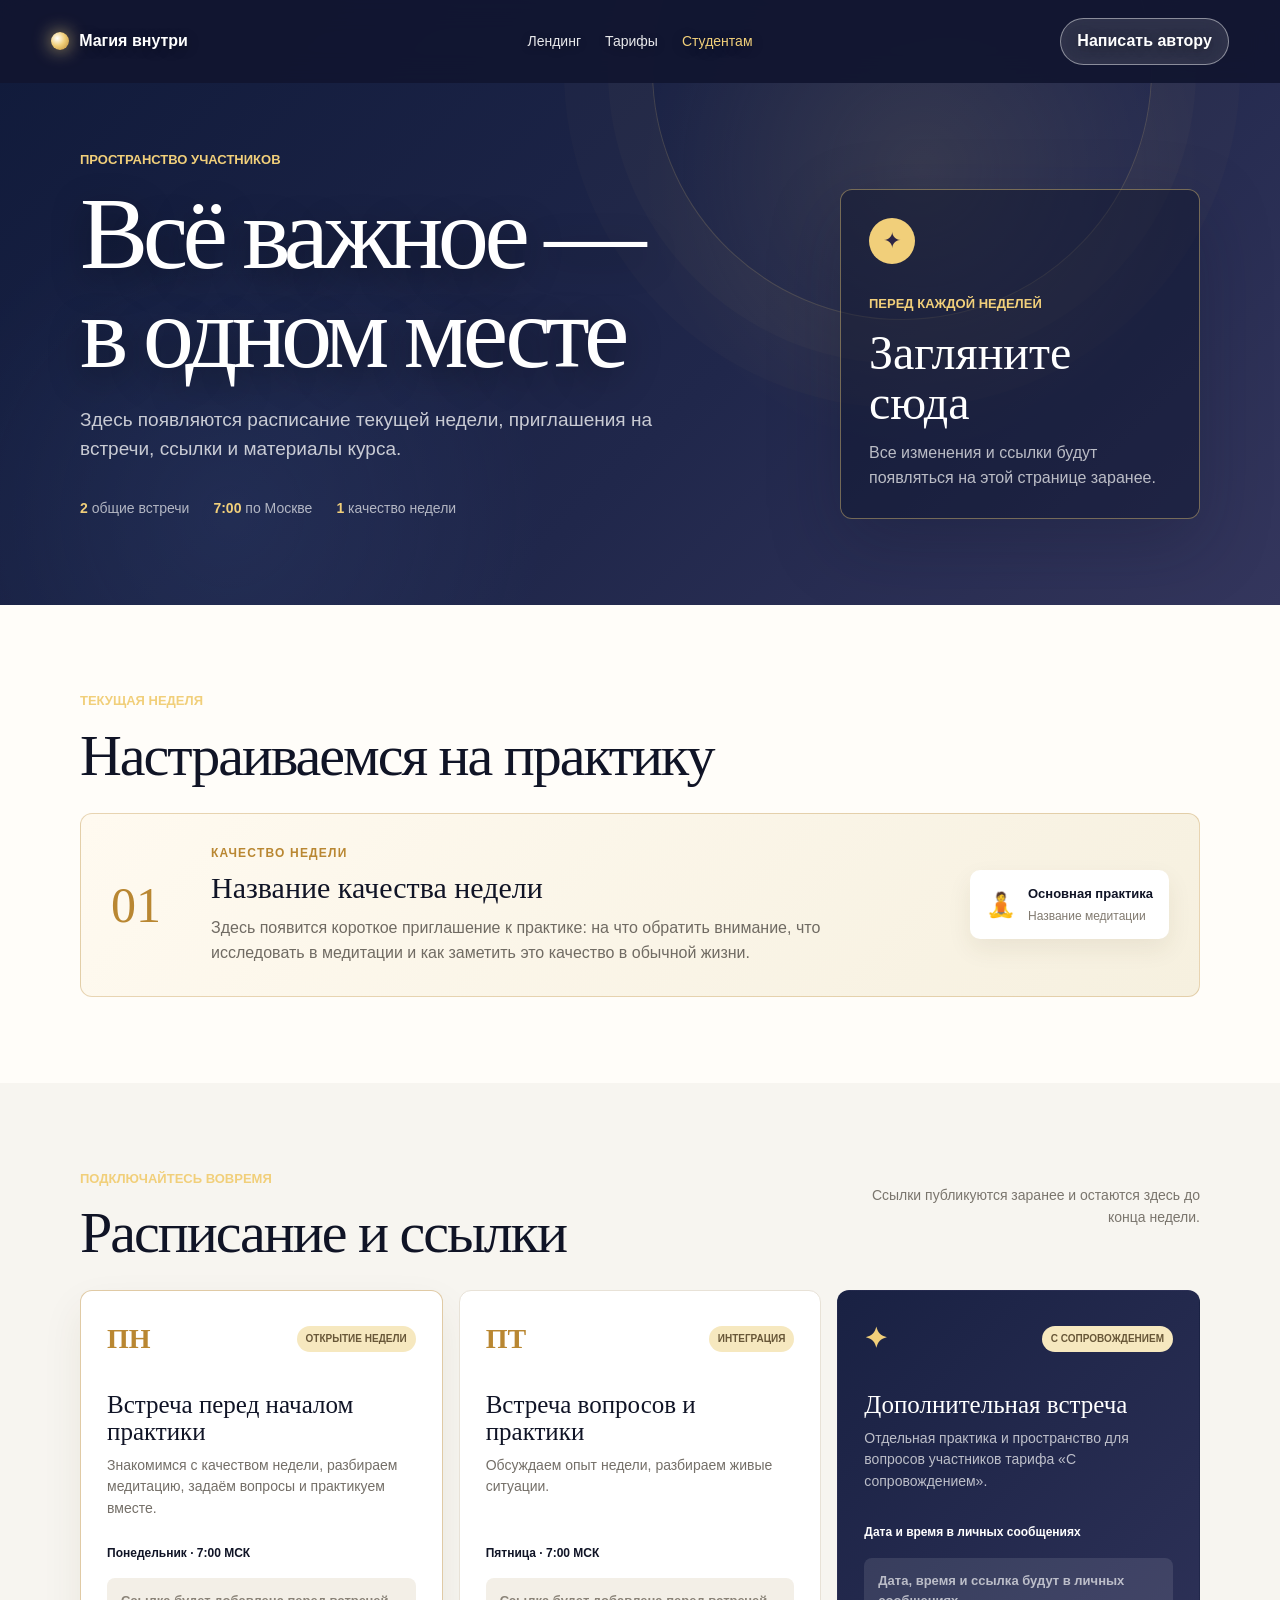
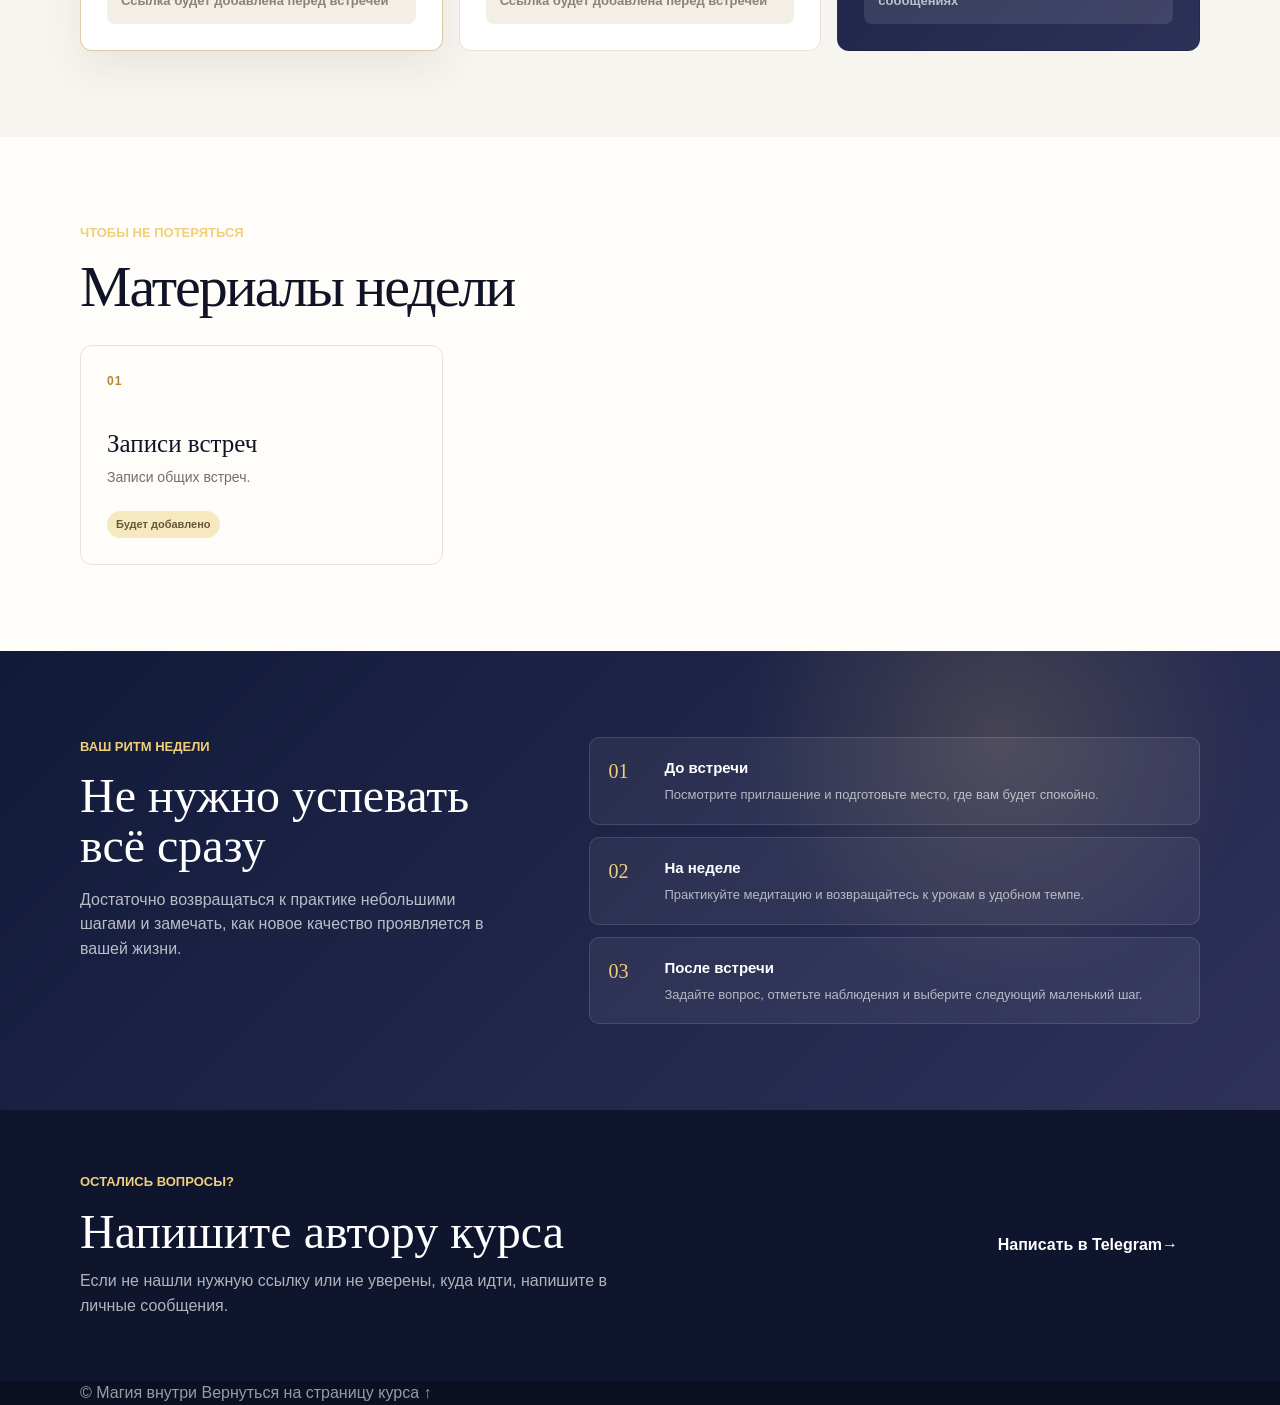
==== students.html @ 1548b930 "Add landing mirror" ====
<!doctype html>
<html lang="ru">
  <head>
    <meta charset="utf-8" />
    <meta name="viewport" content="width=device-width, initial-scale=1" />
    <title>Студентам — Магия внутри</title>
    <meta
      name="description"
      content="Актуальное расписание встреч, ссылки и материалы для студентов курса «Магия внутри»."
    />
    <meta name="theme-color" content="#11162f" />
    <link rel="icon" href="assets/favicon.ico" sizes="any" />
    <link rel="icon" type="image/png" sizes="32x32" href="assets/favicon-32.png" />
    <link rel="apple-touch-icon" sizes="180x180" href="assets/apple-touch-icon.png" />
    <link rel="stylesheet" href="styles.css" />
    <link rel="stylesheet" href="styles-students.css" />
  </head>
  <body class="students-page">
    <header class="site-header students-header">
      <a class="brand" href="lend2.html" aria-label="Магия внутри — на главную">
        <span class="brand-mark"></span>
        <span>Магия внутри</span>
      </a>
      <nav class="nav" aria-label="Навигация">
        <a href="lend2.html">Лендинг</a>
        <a href="payment.html">Тарифы</a>
        <a href="students.html" aria-current="page">Студентам</a>
      </nav>
      <a class="header-cta" href="https://t.me/golokeshvaradas" target="_blank" rel="noopener">Написать автору</a>
    </header>

    <main>
      <section class="students-hero">
        <div class="students-hero-glow" aria-hidden="true"></div>
        <div class="container students-hero-inner">
          <div>
            <p class="eyebrow">Пространство участников</p>
            <h1>Всё важное —<br />в одном месте</h1>
            <p class="students-hero-lead">
              Здесь появляются расписание текущей недели, приглашения на встречи,
              ссылки и материалы курса.
            </p>
            <div class="students-hero-facts" aria-label="Информация о встречах">
              <span><strong>2</strong> общие встречи</span>
              <span><strong>7:00</strong> по Москве</span>
              <span><strong>1</strong> качество недели</span>
            </div>
          </div>
          <aside class="students-welcome-card">
            <span class="students-card-icon" aria-hidden="true">✦</span>
            <p class="eyebrow">Перед каждой неделей</p>
            <h2>Загляните сюда</h2>
            <p>Все изменения и ссылки будут появляться на этой странице заранее.</p>
          </aside>
        </div>
      </section>

      <!--
        ===== НАЧАЛО ЕЖЕНЕДЕЛЬНОГО ОБНОВЛЕНИЯ =====
        Здесь можно менять тему недели, описание, даты, время и ссылки.
        Чтобы добавить встречу, замените span.meeting-link-placeholder на:
        <a class="meeting-link meeting-link-live" href="ВАША_ССЫЛКА">Подключиться к встрече →</a>
      -->
      <section class="students-section students-week-section" aria-labelledby="week-title">
        <div class="container">
          <div class="students-section-heading">
            <div>
              <p class="eyebrow eyebrow-dark">Текущая неделя</p>
              <h2 id="week-title">Настраиваемся на практику</h2>
            </div>
          </div>

          <!-- Перед каждой неделей обновите название качества, описание и ссылки ниже. -->
          <article class="current-week-card" data-content-block="topic">
            <div class="current-week-number">01</div>
            <div>
              <p class="week-kicker">Качество недели</p>
              <h3 data-sheet="topic-title">Название качества недели</h3>
              <p data-sheet="topic-description">
                Здесь появится короткое приглашение к практике: на что обратить внимание,
                что исследовать в медитации и как заметить это качество в обычной жизни.
              </p>
            </div>
            <div class="week-practice-chip">
              <span aria-hidden="true">🧘</span>
              <span><strong>Основная практика</strong><small data-sheet="topic-practice">Название медитации</small></span>
            </div>
          </article>
        </div>
      </section>

      <section class="students-section schedule-section" aria-labelledby="schedule-title">
        <div class="container">
          <div class="students-section-heading compact-heading">
            <div>
              <p class="eyebrow eyebrow-dark">Подключайтесь вовремя</p>
              <h2 id="schedule-title">Расписание и ссылки</h2>
            </div>
            <p class="section-caption">Ссылки публикуются заранее и остаются здесь до конца недели.</p>
          </div>

          <div class="schedule-grid">
            <article class="session-card session-card-main" data-schedule-key="monday">
              <div class="session-topline"><span class="session-day">ПН</span><span class="session-tag">Открытие недели</span></div>
              <h3 data-sheet="title">Встреча перед началом практики</h3>
              <p data-sheet="description">Знакомимся с качеством недели, разбираем медитацию, задаём вопросы и практикуем вместе.</p>
              <div class="session-meta"><strong data-sheet="datetime">Понедельник · 7:00 МСК</strong></div>
              <span class="meeting-link meeting-link-placeholder" data-sheet-link>Ссылка будет добавлена перед встречей</span>
            </article>

            <article class="session-card" data-schedule-key="friday">
              <div class="session-topline"><span class="session-day">ПТ</span><span class="session-tag">Интеграция</span></div>
              <h3 data-sheet="title">Встреча вопросов и практики</h3>
              <p data-sheet="description">Обсуждаем опыт недели, разбираем живые ситуации.</p>
              <div class="session-meta"><strong data-sheet="datetime">Пятница · 7:00 МСК</strong></div>
              <span class="meeting-link meeting-link-placeholder" data-sheet-link>Ссылка будет добавлена перед встречей</span>
            </article>

            <article class="session-card session-card-support" data-schedule-key="support">
              <div class="session-topline"><span class="session-day">✦</span><span class="session-tag">С сопровождением</span></div>
              <h3 data-sheet="title">Дополнительная встреча</h3>
              <p data-sheet="description">Отдельная практика и пространство для вопросов участников тарифа «С сопровождением».</p>
              <div class="session-meta"><strong data-sheet="datetime">Дата и время в личных сообщениях</strong></div>
              <span class="meeting-link meeting-link-placeholder">Дата, время и ссылка будут в личных сообщениях</span>
            </article>
          </div>
        </div>
      </section>

      <section class="students-section materials-section" aria-labelledby="materials-title">
        <div class="container">
          <div class="students-section-heading compact-heading">
            <div>
              <p class="eyebrow eyebrow-dark">Чтобы не потеряться</p>
              <h2 id="materials-title">Материалы недели</h2>
            </div>
          </div>
          <div class="materials-grid">
            <article class="material-card" data-material-key="recordings"><span class="material-number">01</span><h3 data-sheet="title">Записи встреч</h3><p data-sheet="description">Записи общих встреч.</p><span class="material-status" data-sheet-link>Будет добавлено</span></article>
          </div>
        </div>
      </section>
      <!-- ===== КОНЕЦ ЕЖЕНЕДЕЛЬНОГО ОБНОВЛЕНИЯ ===== -->

      <section class="students-section rhythm-section" aria-labelledby="rhythm-title">
        <div class="container rhythm-layout">
          <div>
            <p class="eyebrow">Ваш ритм недели</p>
            <h2 id="rhythm-title">Не нужно успевать всё сразу</h2>
            <p>Достаточно возвращаться к практике небольшими шагами и замечать, как новое качество проявляется в вашей жизни.</p>
          </div>
          <ol class="rhythm-list">
            <li><span>01</span><div><strong>До встречи</strong><p>Посмотрите приглашение и подготовьте место, где вам будет спокойно.</p></div></li>
            <li><span>02</span><div><strong>На неделе</strong><p>Практикуйте медитацию и возвращайтесь к урокам в удобном темпе.</p></div></li>
            <li><span>03</span><div><strong>После встречи</strong><p>Задайте вопрос, отметьте наблюдения и выберите следующий маленький шаг.</p></div></li>
          </ol>
        </div>
      </section>

      <section class="students-contact">
        <div class="container students-contact-inner">
          <div><p class="eyebrow">Остались вопросы?</p><h2>Напишите автору курса</h2><p>Если не нашли нужную ссылку или не уверены, куда идти, напишите в личные сообщения.</p></div>
          <a class="button button-primary" href="https://t.me/golokeshvaradas" target="_blank" rel="noopener">Написать в Telegram <span aria-hidden="true">→</span></a>
        </div>
      </section>
    </main>

    <footer class="site-footer students-footer">
      <div class="container footer-inner"><span>© Магия внутри</span><a href="lend2.html">&nbsp;Вернуться на страницу курса ↑</a></div>
    </footer>

    <script>
      (() => {
        const sheetId = '1xLrrLvIuOHXLeJ4l-fqJp77txVBdPu3Y20WllVrOgG8';
        const sheetName = 'Текущая неделя';

        const cellValue = (cell) => {
          if (!cell) return '';
          return String(cell.v ?? cell.f ?? '').trim();
        };

        const loadRows = () => new Promise((resolve, reject) => {
          const callbackName = `scheduleCallback_${Date.now()}`;
          const script = document.createElement('script');
          const timeout = window.setTimeout(() => {
            cleanup();
            reject(new Error('Таблица не ответила вовремя'));
          }, 10000);

          const cleanup = () => {
            window.clearTimeout(timeout);
            delete window[callbackName];
            script.remove();
          };

          window[callbackName] = (payload) => {
            cleanup();
            if (!payload || payload.status !== 'ok') {
              reject(new Error('Не удалось прочитать таблицу'));
              return;
            }

            const rows = payload.table?.rows || [];
            const headers = (rows.shift()?.c || []).map(cellValue);
            resolve(rows.map((row) => {
              const values = row.c || [];
              return headers.reduce((item, header, index) => {
                if (header) item[header] = cellValue(values[index]);
                return item;
              }, {});
            }));
          };

          const params = new URLSearchParams({
            tqx: `out:json;responseHandler:${callbackName}`,
            sheet: sheetName,
          });
          script.src = `https://docs.google.com/spreadsheets/d/${sheetId}/gviz/tq?${params}`;
          script.onerror = () => {
            cleanup();
            reject(new Error('Не удалось подключиться к таблице'));
          };
          document.head.appendChild(script);
        });

        const visibleRows = (rows) => rows.filter((row) => row['Показывать'].toLowerCase() !== 'нет');
        const findRow = (rows, block, includes = '') => rows.find((row) => {
          const dateTime = row['Дата и время'] || '';
          return row['Блок'] === block && dateTime.toLowerCase().includes(includes.toLowerCase());
        });
        const setText = (root, selector, value) => {
          const element = root?.querySelector(selector);
          if (element && value) element.textContent = value;
        };
        const safeUrl = (value) => {
          try {
            const url = new URL(value);
            return url.protocol === 'https:' ? url.href : '';
          } catch {
            return '';
          }
        };
        const setLink = (root, value, label) => {
          const element = root?.querySelector('[data-sheet-link]');
          const url = safeUrl(value);
          if (!element || !url) return;

          const link = document.createElement('a');
          link.className = element.className
            .replace('meeting-link-placeholder', 'meeting-link-live')
            .replace('material-status', 'material-link-live');
          link.href = url;
          link.target = '_blank';
          link.rel = 'noopener';
          link.textContent = label;
          element.replaceWith(link);
        };
        const applySession = (row, selector) => {
          const card = document.querySelector(selector);
          if (!row || !card) return;
          setText(card, '[data-sheet="title"]', row['Заголовок']);
          setText(card, '[data-sheet="description"]', row['Описание']);
          setText(card, '[data-sheet="datetime"]', row['Дата и время']);
          setLink(card, row['Ссылка'], 'Подключиться к встрече →');
        };

        loadRows().then((rawRows) => {
          const rows = visibleRows(rawRows);
          const topic = rows.find((row) => row['Блок'] === 'Тема недели');
          if (topic) {
            const topicCard = document.querySelector('[data-content-block="topic"]');
            setText(topicCard, '[data-sheet="topic-title"]', topic['Заголовок']);
            setText(topicCard, '[data-sheet="topic-description"]', topic['Описание']);
            setText(topicCard, '[data-sheet="topic-practice"]', topic['Практика']);
          }

          applySession(findRow(rows, 'Встреча', 'понедельник'), '[data-schedule-key="monday"]');
          applySession(findRow(rows, 'Встреча', 'пятница'), '[data-schedule-key="friday"]');
          applySession(rows.find((row) => row['Блок'] === 'Сопровождение'), '[data-schedule-key="support"]');

          const recordings = rows.find((row) => row['Блок'] === 'Записи');
          const recordingsCard = document.querySelector('[data-material-key="recordings"]');
          if (recordings && recordingsCard) {
            setText(recordingsCard, '[data-sheet="title"]', recordings['Заголовок']);
            setText(recordingsCard, '[data-sheet="description"]', recordings['Описание']);
            setLink(recordingsCard, recordings['Ссылка'], 'Открыть записи →');
          }

        }).catch(() => {
        });
      })();
    </script>
  </body>
</html>
---- styles.css ----
:root {
  --ink: #101426;
  --night: #151a34;
  --violet: #332a51;
  --gold: #f1cf7a;
  --gold-deep: #b98732;
  --cream: #fff7e4;
  --mist: #f3f5f8;
  --teal: #4da59d;
  --rose: #c86f7f;
  --line: rgba(241, 207, 122, 0.32);
  --shadow: 0 24px 70px rgba(16, 20, 38, 0.25);
}

* {
  box-sizing: border-box;
}

html {
  scroll-behavior: smooth;
}

body {
  margin: 0;
  color: var(--ink);
  font-family: Inter, "Segoe UI", Arial, sans-serif;
  background: var(--mist);
  line-height: 1.55;
}

img {
  display: block;
  max-width: 100%;
}

a {
  color: inherit;
  text-decoration: none;
}

.site-header {
  position: fixed;
  inset: 0 0 auto;
  z-index: 20;
  display: grid;
  grid-template-columns: 1fr auto 1fr;
  align-items: center;
  gap: 24px;
  padding: 18px clamp(18px, 4vw, 56px);
  color: white;
  background: linear-gradient(180deg, rgba(12, 15, 30, 0.82), rgba(12, 15, 30, 0));
}

.brand,
.nav,
.header-cta {
  text-shadow: 0 2px 12px rgba(0, 0, 0, 0.35);
}

.brand {
  display: inline-flex;
  align-items: center;
  gap: 10px;
  font-weight: 700;
}

.brand-mark {
  width: 18px;
  height: 18px;
  border-radius: 50%;
  background: radial-gradient(circle at 35% 35%, white, var(--gold) 45%, var(--gold-deep));
  box-shadow: 0 0 18px rgba(241, 207, 122, 0.8);
}

.nav {
  display: flex;
  gap: 24px;
  font-size: 14px;
}

.nav a {
  opacity: 0.9;
}

.nav a:hover {
  opacity: 1;
}

.header-cta {
  justify-self: end;
  border: 1px solid rgba(255, 255, 255, 0.45);
  padding: 10px 16px;
  border-radius: 999px;
  font-weight: 700;
  background: rgba(255, 255, 255, 0.12);
  backdrop-filter: blur(12px);
}

.hero {
  position: relative;
  min-height: 92vh;
  display: grid;
  align-items: end;
  overflow: hidden;
  color: white;
  padding: 120px clamp(20px, 6vw, 82px) 78px;
}

.hero-bg,
.hero-shade {
  position: absolute;
  inset: 0;
  width: 100%;
  height: 100%;
}

.hero-bg {
  object-fit: cover;
}

.hero-shade {
  background:
    linear-gradient(90deg, rgba(10, 12, 26, 0.86), rgba(10, 12, 26, 0.38) 52%, rgba(10, 12, 26, 0.72)),
    linear-gradient(0deg, rgba(10, 12, 26, 0.95), rgba(10, 12, 26, 0.05) 45%);
}

.hero-content {
  position: relative;
  z-index: 1;
  max-width: 760px;
}

.eyebrow {
  margin: 0 0 14px;
  color: var(--gold);
  font-size: 13px;
  font-weight: 800;
  letter-spacing: 0;
  text-transform: uppercase;
}

h1,
h2,
h3,
p {
  overflow-wrap: anywhere;
}

h1 {
  margin: 0;
  font-family: Georgia, "Times New Roman", serif;
  font-size: clamp(58px, 10vw, 132px);
  line-height: 0.9;
  letter-spacing: 0;
  color: var(--gold);
  text-shadow: 0 10px 36px rgba(0, 0, 0, 0.45);
}

h2 {
  margin: 0 0 22px;
  font-family: Georgia, "Times New Roman", serif;
  font-size: clamp(34px, 5vw, 62px);
  line-height: 1.02;
  letter-spacing: 0;
}

h3 {
  margin: 0 0 10px;
  font-size: 21px;
  line-height: 1.2;
}

.hero-lead {
  max-width: 670px;
  margin: 24px 0 0;
  font-size: clamp(18px, 2vw, 23px);
  color: rgba(255, 255, 255, 0.88);
}

.hero-actions,
.join .button {
  margin-top: 32px;
}

.button {
  display: inline-flex;
  align-items: center;
  justify-content: center;
  min-height: 50px;
  border-radius: 999px;
  padding: 14px 22px;
  font-weight: 800;
  transition: transform 0.2s ease, box-shadow 0.2s ease, background 0.2s ease;
}

.button:hover {
  transform: translateY(-2px);
}

.button.primary {
  color: #221707;
  background: linear-gradient(135deg, #fff4c8, var(--gold) 55%, #d9a448);
  box-shadow: 0 16px 34px rgba(241, 207, 122, 0.26);
}

.button.secondary {
  margin-left: 12px;
  color: white;
  border: 1px solid rgba(255, 255, 255, 0.36);
  background: rgba(255, 255, 255, 0.1);
}

.split-section,
.promise,
.matrix-section,
.inside,
.transformation,
.join {
  padding: clamp(64px, 8vw, 112px) clamp(20px, 6vw, 82px);
}

.split-section {
  display: grid;
  grid-template-columns: minmax(0, 0.9fr) minmax(320px, 1.1fr);
  gap: clamp(32px, 5vw, 72px);
  align-items: center;
  background: white;
}

.split-section.reverse {
  grid-template-columns: minmax(320px, 1.15fr) minmax(0, 0.85fr);
  background: linear-gradient(135deg, #fbfcff, #eef7f5);
}

.section-copy {
  max-width: 620px;
}

.section-copy p,
.wide-copy p,
.transformation-copy p,
.join-copy p {
  font-size: 18px;
  color: #3f4557;
}

.media-panel,
.wide-image,
.join-image {
  margin: 0;
  overflow: hidden;
  border-radius: 8px;
  box-shadow: var(--shadow);
}

.media-panel img,
.wide-image img,
.join-image img {
  width: 100%;
  height: 100%;
  object-fit: cover;
}

.promise {
  background:
    linear-gradient(135deg, rgba(77, 165, 157, 0.12), rgba(200, 111, 127, 0.1)),
    var(--cream);
}

.wide-copy {
  max-width: 850px;
}

.principles {
  display: grid;
  grid-template-columns: repeat(3, 1fr);
  gap: 18px;
  margin-top: 40px;
}

.principles article,
.result-grid article {
  min-height: 210px;
  padding: 28px;
  border: 1px solid rgba(16, 20, 38, 0.1);
  border-radius: 8px;
  background: rgba(255, 255, 255, 0.72);
}

.principles span {
  display: block;
  margin-bottom: 24px;
  color: var(--teal);
  font-weight: 900;
}

.audience-section,
.wisdom-section,
.artifacts-section,
.future-section,
.price-section {
  padding: clamp(64px, 8vw, 112px) clamp(20px, 6vw, 82px);
}

.audience-section {
  background: linear-gradient(135deg, #ffffff, #f5fbfb);
}

.audience-grid {
  display: grid;
  grid-template-columns: repeat(4, 1fr);
  gap: 16px;
  margin-top: 40px;
}

.audience-grid article,
.artifact-list article,
.future-grid article,
.science-points article {
  border-radius: 8px;
  border: 1px solid rgba(16, 20, 38, 0.1);
  background: rgba(255, 255, 255, 0.78);
}

.audience-grid article {
  min-height: 220px;
  padding: 26px;
}

.science-section {
  background:
    linear-gradient(135deg, rgba(21, 26, 52, 0.95), rgba(51, 42, 81, 0.88)),
    url("assets/gratitude.png") center / cover;
  color: white;
}

.science-section .section-copy p,
.science-points p {
  color: rgba(255, 255, 255, 0.76);
}

.science-points {
  display: grid;
  gap: 16px;
}

.science-points article {
  padding: 24px;
  border-color: var(--line);
  background: rgba(255, 255, 255, 0.08);
  backdrop-filter: blur(12px);
}

.science-points span,
.future-grid span {
  display: inline-flex;
  margin-bottom: 14px;
  color: var(--gold);
  font-weight: 900;
}

.wisdom-section {
  background:
    linear-gradient(135deg, rgba(255, 247, 228, 0.95), rgba(255, 255, 255, 0.95)),
    url("assets/chest.png") center / cover;
}

.wisdom-section .wide-copy {
  max-width: 980px;
}

.wisdom-section p:not(.eyebrow) {
  font-size: 19px;
  color: #3f4557;
}

.clean-list {
  margin: 26px 0 0;
  padding: 0;
  list-style: none;
}

.clean-list li {
  position: relative;
  padding: 12px 0 12px 34px;
  border-top: 1px solid rgba(16, 20, 38, 0.12);
  font-weight: 700;
}

.clean-list li::before {
  content: "";
  position: absolute;
  left: 0;
  top: 18px;
  width: 14px;
  height: 14px;
  border-radius: 50%;
  background: var(--teal);
  box-shadow: 0 0 0 6px rgba(77, 165, 157, 0.14);
}

.matrix-section {
  background: var(--night);
  color: white;
}

.matrix-section .wide-copy p,
.matrix-section .result-grid p {
  color: rgba(255, 255, 255, 0.76);
}

.result-grid {
  display: grid;
  grid-template-columns: repeat(3, 1fr);
  gap: 18px;
  margin: 34px 0;
}

.result-grid article {
  border-color: var(--line);
  background: rgba(255, 255, 255, 0.06);
}

.wide-image {
  max-height: 650px;
}

.artifacts-section {
  background: white;
}

.artifact-list {
  display: grid;
  grid-template-columns: repeat(5, 1fr);
  gap: 16px;
  margin-top: 38px;
}

.artifact-list article {
  min-height: 210px;
  padding: 26px;
  background: linear-gradient(180deg, #ffffff, #f7fafc);
}

.future-section {
  background:
    linear-gradient(135deg, rgba(255, 247, 228, 0.94), rgba(237, 247, 246, 0.94)),
    url("assets/bridge.png") center / cover;
}

.future-grid {
  display: grid;
  grid-template-columns: repeat(3, 1fr);
  gap: 18px;
  margin-top: 36px;
}

.future-grid article {
  min-height: 230px;
  padding: 28px;
  background: rgba(255, 255, 255, 0.82);
  box-shadow: 0 20px 50px rgba(16, 20, 38, 0.08);
}

.inside {
  background: white;
}

.feature-line {
  display: flex;
  flex-wrap: wrap;
  gap: 10px;
  margin-top: 28px;
}

.feature-line span {
  padding: 10px 14px;
  border-radius: 999px;
  color: #111827;
  background: #edf7f6;
  font-weight: 800;
}

.transformation {
  position: relative;
  min-height: 640px;
  display: grid;
  align-items: end;
  color: white;
  overflow: hidden;
}

.transformation > img {
  position: absolute;
  inset: 0;
  width: 100%;
  height: 100%;
  object-fit: cover;
}

.transformation::after {
  content: "";
  position: absolute;
  inset: 0;
  background: linear-gradient(90deg, rgba(11, 13, 28, 0.9), rgba(11, 13, 28, 0.28), rgba(11, 13, 28, 0.78));
}

.transformation-copy {
  position: relative;
  z-index: 1;
  max-width: 680px;
}

.transformation-copy p {
  color: rgba(255, 255, 255, 0.84);
}

.join {
  display: grid;
  grid-template-columns: minmax(0, 0.78fr) minmax(340px, 1.22fr);
  gap: clamp(32px, 5vw, 72px);
  align-items: center;
  background: linear-gradient(135deg, #fffaf0, #f1f7f7);
}

.join-copy {
  max-width: 620px;
}

.join-image {
  aspect-ratio: 16 / 9;
}

.price-section {
  background:
    radial-gradient(circle at 24% 18%, rgba(241, 207, 122, 0.22), transparent 30%),
    linear-gradient(135deg, var(--night), var(--violet));
  color: white;
}

.price-card {
  display: grid;
  grid-template-columns: minmax(0, 1fr) auto;
  align-items: center;
  gap: clamp(24px, 5vw, 56px);
  max-width: 1120px;
  margin: 0 auto;
  padding: clamp(28px, 5vw, 54px);
  border: 1px solid var(--line);
  border-radius: 8px;
  background: rgba(255, 255, 255, 0.07);
  box-shadow: var(--shadow);
}

.price-copy {
  max-width: 640px;
}

.price-copy p {
  color: rgba(255, 255, 255, 0.78);
  font-size: 18px;
}

.price-copy strong {
  color: var(--gold);
  font-size: 1.2em;
}

.timer {
  display: grid;
  grid-template-columns: repeat(4, minmax(72px, 1fr));
  gap: 10px;
  grid-column: 2;
  grid-row: 1 / span 2;
}

.timer div {
  min-width: 76px;
  padding: 18px 12px;
  border: 1px solid rgba(241, 207, 122, 0.36);
  border-radius: 8px;
  text-align: center;
  background: rgba(255, 255, 255, 0.08);
}

.timer span {
  display: block;
  color: var(--gold);
  font-family: Georgia, "Times New Roman", serif;
  font-size: clamp(34px, 4vw, 52px);
  line-height: 1;
}

.timer small {
  color: rgba(255, 255, 255, 0.72);
  font-size: 12px;
  font-weight: 800;
  text-transform: uppercase;
}

.price-card .button {
  justify-self: start;
}

.payment-page {
  min-height: 100vh;
  background:
    linear-gradient(135deg, rgba(21, 26, 52, 0.92), rgba(51, 42, 81, 0.7)),
    url("assets/choice.png") center / cover fixed;
}

.payment-header {
  background: linear-gradient(180deg, rgba(12, 15, 30, 0.88), rgba(12, 15, 30, 0.22));
}

.payment-shell {
  min-height: 100vh;
  display: grid;
  place-items: center;
  padding: 116px 20px 48px;
}

.payment-card {
  width: min(100%, 560px);
  padding: clamp(30px, 5vw, 48px);
  border: 1px solid rgba(241, 207, 122, 0.32);
  border-radius: 8px;
  color: white;
  text-align: center;
  background: rgba(17, 20, 39, 0.82);
  box-shadow: var(--shadow);
  backdrop-filter: blur(18px);
}

.payment-card-wide {
  width: min(100%, 1040px);
}

.payment-card h1 {
  margin: 0 0 12px;
  font-family: Georgia, "Times New Roman", serif;
  font-size: clamp(36px, 6vw, 56px);
  line-height: 1;
  color: var(--gold);
}

.payment-subtitle {
  margin: 0 auto 30px;
  max-width: 440px;
  color: rgba(255, 255, 255, 0.78);
  font-size: 17px;
}

.payment-actions {
  display: grid;
  gap: 14px;
}

.payment-offers {
  display: grid;
  grid-template-columns: repeat(2, 1fr);
  gap: 18px;
  margin-top: 32px;
  text-align: left;
}

.payment-offer {
  display: grid;
  align-content: start;
  gap: 14px;
  padding: clamp(22px, 4vw, 32px);
  border: 1px solid rgba(241, 207, 122, 0.28);
  border-radius: 8px;
  background: rgba(255, 255, 255, 0.07);
}

.payment-offer h2 {
  margin: 0;
  color: var(--gold);
  font-size: clamp(28px, 4vw, 42px);
}

.payment-offer p {
  margin: 0;
  color: rgba(255, 255, 255, 0.76);
}

.payment-price {
  color: white !important;
  font-family: Georgia, "Times New Roman", serif;
  font-size: clamp(36px, 5vw, 56px);
  font-weight: 900;
  line-height: 1;
}

.payment-button {
  display: grid;
  gap: 4px;
  padding: 17px 20px;
  border-radius: 8px;
  color: white;
  font-weight: 900;
  transition: transform 0.2s ease, box-shadow 0.2s ease, filter 0.2s ease;
}

.payment-button:hover {
  transform: translateY(-2px);
  filter: brightness(1.04);
  box-shadow: 0 14px 28px rgba(0, 0, 0, 0.2);
}

.payment-button small {
  color: rgba(255, 255, 255, 0.78);
  font-size: 13px;
  font-weight: 700;
}

.payment-button-yoomoney {
  background: linear-gradient(135deg, #7b41df, #a66cff);
}

.payment-button-apply {
  background: linear-gradient(135deg, #0078b4, #4da59d);
}

.support-block {
  margin-top: 34px;
  padding-top: 22px;
  border-top: 1px solid rgba(241, 207, 122, 0.22);
  color: rgba(255, 255, 255, 0.72);
  font-size: 14px;
}

.support-block p {
  margin: 7px 0;
}

.support-link {
  color: var(--gold);
  font-weight: 800;
}

.support-link:hover {
  text-decoration: underline;
}

.lend2-page {
  background: #f7f8f5;
}

.lend2-header {
  background: linear-gradient(180deg, rgba(12, 15, 30, 0.9), rgba(12, 15, 30, 0.18));
}

.lend2-hero {
  min-height: 92vh;
  display: grid;
  grid-template-columns: minmax(0, 1fr) minmax(340px, 0.74fr);
  gap: clamp(34px, 6vw, 78px);
  align-items: center;
  padding: 126px clamp(20px, 6vw, 82px) 76px;
  color: white;
  background:
    linear-gradient(135deg, rgba(13, 17, 35, 0.95), rgba(49, 41, 78, 0.9)),
    url("assets/bridge.png") center / cover;
}

.lend2-hero-copy {
  max-width: 820px;
}

.lend2-hero h1 {
  font-size: clamp(44px, 6vw, 84px);
  line-height: 0.98;
}

.lend2-hero p {
  max-width: 720px;
  color: rgba(255, 255, 255, 0.84);
  font-size: clamp(18px, 2vw, 23px);
}

.lend2-hero-image {
  margin: 0;
  overflow: hidden;
  border-radius: 8px;
  box-shadow: var(--shadow);
  aspect-ratio: 4 / 5;
}

.lend2-hero-image img {
  width: 100%;
  height: 100%;
  object-fit: cover;
}

.lend2-section {
  padding: clamp(64px, 8vw, 112px) clamp(20px, 6vw, 82px);
}

.lend2-problem,
.results2 {
  background: white;
}

.lend2-method {
  background:
    linear-gradient(135deg, rgba(255, 247, 228, 0.94), rgba(237, 247, 246, 0.94)),
    url("assets/course/day2.jpg") center / cover;
}

.lend2-cards {
  display: grid;
  gap: 16px;
  margin-top: 36px;
}

.lend2-cards.four {
  grid-template-columns: repeat(4, 1fr);
}

.lend2-cards.three {
  grid-template-columns: repeat(3, 1fr);
}

.lend2-cards article,
.day-preview-panel,
.price2-options article {
  border: 1px solid rgba(16, 20, 38, 0.1);
  border-radius: 8px;
  background: rgba(255, 255, 255, 0.82);
}

.lend2-cards article {
  min-height: 210px;
  padding: 26px;
}

.lend2-cards span {
  display: inline-flex;
  margin-bottom: 14px;
  color: var(--teal);
  font-weight: 900;
}

.day-preview {
  display: grid;
  grid-template-columns: minmax(0, 1fr) minmax(320px, 0.72fr);
  gap: clamp(28px, 5vw, 64px);
  align-items: center;
  background:
    linear-gradient(135deg, rgba(21, 26, 52, 0.94), rgba(51, 42, 81, 0.9)),
    url("assets/course/day1.jpg") center / cover;
  color: white;
}

.day-preview-copy p {
  color: rgba(255, 255, 255, 0.8);
  font-size: 18px;
}

.lend2-checklist {
  margin: 28px 0 0;
  padding: 0;
  list-style: none;
}

.lend2-checklist li {
  position: relative;
  padding: 13px 0 13px 34px;
  border-top: 1px solid rgba(241, 207, 122, 0.24);
  color: rgba(255, 255, 255, 0.88);
  font-weight: 700;
}

.lend2-checklist li::before {
  content: "";
  position: absolute;
  left: 2px;
  top: 19px;
  width: 12px;
  height: 12px;
  border-radius: 50%;
  background: var(--gold);
  box-shadow: 0 0 0 6px rgba(241, 207, 122, 0.15);
}

.day-content-list {
  display: grid;
  gap: 12px;
  margin-top: 30px;
  max-width: 520px;
}

.day-content-list article {
  display: grid;
  grid-template-columns: 48px 1fr;
  gap: 16px;
  align-items: center;
  min-height: 76px;
  padding: 14px 22px;
  border: 1px solid rgba(255, 255, 255, 0.48);
  border-radius: 22px;
  color: var(--ink);
  background: rgba(255, 255, 255, 0.9);
  box-shadow: 0 18px 42px rgba(34, 22, 76, 0.16);
}

.day-content-list .day-icon {
  display: grid;
  place-items: center;
  width: 42px;
  height: 42px;
  font-size: 28px;
}

.day-content-list h3 {
  margin: 0;
  color: #35228f;
  font-size: 19px;
  font-weight: 800;
}

.day-content-list p {
  margin: 2px 0 0;
  color: #8c84c7;
  font-size: 13px;
  font-weight: 700;
}

.day-preview-panel {
  padding: clamp(24px, 4vw, 36px);
  color: var(--ink);
  box-shadow: var(--shadow);
}

.day-preview-panel p {
  color: #3f4557;
}

.program2 {
  background: linear-gradient(135deg, #fbfcff, #eef7f5);
}

.artifact-strip {
  display: grid;
  grid-template-columns: repeat(5, 1fr);
  gap: 12px;
  margin-top: 34px;
}

.artifact-strip span {
  min-height: 76px;
  display: grid;
  place-items: center;
  padding: 14px;
  border: 1px solid rgba(16, 20, 38, 0.1);
  border-radius: 8px;
  text-align: center;
  font-weight: 900;
  background: white;
  box-shadow: 0 14px 32px rgba(16, 20, 38, 0.06);
}

.price2 {
  color: white;
  background:
    radial-gradient(circle at 80% 20%, rgba(241, 207, 122, 0.18), transparent 28%),
    linear-gradient(135deg, var(--night), var(--violet));
}

.price2-card {
  max-width: 1120px;
  margin: 0 auto;
}

.price2-options {
  display: grid;
  grid-template-columns: repeat(2, 1fr);
  gap: 18px;
  margin-top: 34px;
}

.price2-options article {
  display: grid;
  align-content: start;
  gap: 14px;
  padding: clamp(24px, 4vw, 36px);
  color: var(--ink);
}

.price2-options p {
  margin: 0;
}

.price2-value {
  color: var(--gold-deep);
  font-family: Georgia, "Times New Roman", serif;
  font-size: clamp(38px, 5vw, 58px);
  font-weight: 900;
  line-height: 1;
}

@media (max-width: 980px) {
  .site-header {
    grid-template-columns: 1fr auto;
  }

  .nav {
    display: none;
  }

  .split-section,
  .split-section.reverse,
  .join {
    grid-template-columns: 1fr;
  }

  .program .media-panel {
    order: 2;
  }

  .principles,
  .result-grid,
  .audience-grid,
  .artifact-list,
  .future-grid {
    grid-template-columns: repeat(2, 1fr);
  }

  .price-card {
    grid-template-columns: 1fr;
  }

  .timer {
    grid-column: auto;
    grid-row: auto;
  }

  .payment-offers {
    grid-template-columns: 1fr;
  }

  .lend2-hero,
  .day-preview {
    grid-template-columns: 1fr;
  }

  .lend2-cards.four,
  .lend2-cards.three,
  .artifact-strip {
    grid-template-columns: repeat(2, 1fr);
  }
}

@media (max-width: 620px) {
  .site-header {
    padding: 14px 16px;
  }

  .header-cta {
    padding: 9px 12px;
    font-size: 13px;
  }

  .hero {
    min-height: 88vh;
    padding: 100px 18px 54px;
  }

  .hero-actions {
    display: grid;
    gap: 12px;
  }

  .button.secondary {
    margin-left: 0;
  }

    .split-section,
  .promise,
  .matrix-section,
  .inside,
  .transformation,
  .join,
  .audience-section,
  .wisdom-section,
  .artifacts-section,
  .future-section,
  .price-section {
    padding: 54px 18px;
  }

  .principles article,
  .result-grid article,
  .audience-grid article,
  .artifact-list article,
  .future-grid article {
    min-height: auto;
    padding: 22px;
  }

  .media-panel,
  .wide-image,
  .join-image {
    border-radius: 6px;
  }

  .payment-shell {
    padding: 94px 16px 34px;
  }

  .timer {
    grid-template-columns: repeat(2, minmax(0, 1fr));
  }

  .result-grid,
  .audience-grid,
  .artifact-list,
  .future-grid {
    grid-template-columns: 1fr;
  }

  .price-card .button {
    justify-self: stretch;
  }

  .lend2-hero,
  .lend2-section {
    padding: 54px 18px;
  }

  .lend2-hero {
    padding-top: 104px;
  }

  .lend2-cards.four,
  .lend2-cards.three,
  .artifact-strip,
  .price2-options {
    grid-template-columns: 1fr;
  }

  .lend2-cards article,
  .day-preview-panel,
  .price2-options article {
    min-height: auto;
    padding: 22px;
  }
}
---- styles-students.css ----
.students-page {
  background: #f7f5f0;
}

.students-page .container {
  width: min(1120px, calc(100% - 48px));
  margin: 0 auto;
}

.students-header {
  background: rgba(17, 22, 48, .94);
  backdrop-filter: blur(14px);
}

.students-header .nav a[aria-current="page"] {
  color: var(--gold);
  opacity: 1;
}

.students-hero {
  position: relative;
  overflow: hidden;
  min-height: 590px;
  padding: 150px 0 86px;
  color: white;
  background: linear-gradient(135deg, #101a3a 0%, #20274b 58%, #34365d 100%);
}

.students-hero::after {
  position: absolute;
  inset: 0;
  content: "";
  opacity: .45;
  background: radial-gradient(circle at 72% 28%, rgba(241, 207, 122, .25), transparent 28%), radial-gradient(circle at 18% 85%, rgba(111, 151, 226, .2), transparent 28%);
  pointer-events: none;
}

.students-hero-glow {
  position: absolute;
  top: -180px;
  right: 10%;
  width: 500px;
  height: 500px;
  border: 1px solid rgba(241, 207, 122, .18);
  border-radius: 50%;
  box-shadow: 0 0 0 44px rgba(241, 207, 122, .025), 0 0 0 88px rgba(241, 207, 122, .02);
  transform: rotate(-22deg);
}

.students-hero-inner,
.students-contact-inner,
.rhythm-layout {
  position: relative;
  z-index: 1;
}

.students-hero-inner {
  display: grid;
  grid-template-columns: minmax(0, 1fr) minmax(280px, 360px);
  align-items: end;
  gap: 80px;
}

.students-hero h1 {
  max-width: 700px;
  color: white;
  margin: 14px 0 22px;
  font-family: Georgia, "Times New Roman", serif;
  font-size: clamp(56px, 8vw, 104px);
  font-weight: 500;
  line-height: .97;
  letter-spacing: -.055em;
}

.students-hero-lead {
  max-width: 620px;
  color: rgba(255, 255, 255, .76);
  font-size: 19px;
}

.students-hero-facts {
  display: flex;
  flex-wrap: wrap;
  gap: 12px 24px;
  margin-top: 34px;
  color: rgba(255, 255, 255, .66);
  font-size: 14px;
}

.students-hero-facts strong {
  color: var(--gold);
}

.students-welcome-card {
  padding: 28px;
  border: 1px solid rgba(241, 207, 122, .42);
  border-radius: 12px;
  background: rgba(14, 19, 44, .48);
  box-shadow: var(--shadow);
}

.students-card-icon {
  display: grid;
  place-items: center;
  width: 46px;
  height: 46px;
  margin-bottom: 30px;
  color: #2d2545;
  border-radius: 50%;
  background: var(--gold);
  font-size: 22px;
}

.students-welcome-card h2,
.students-contact h2,
.rhythm-section h2 {
  margin: 10px 0 12px;
  font-family: Georgia, "Times New Roman", serif;
  font-size: clamp(30px, 4vw, 48px);
  font-weight: 500;
  line-height: 1.05;
}

.students-welcome-card p:last-child {
  margin: 0;
  color: rgba(255, 255, 255, .7);
}

.students-section {
  padding: 86px 0;
}

.students-week-section,
.materials-section {
  background: #fffdf9;
}

.students-section-heading {
  display: flex;
  align-items: end;
  justify-content: space-between;
  gap: 30px;
  margin-bottom: 28px;
}

.students-section-heading h2 {
  max-width: 760px;
  margin: 10px 0 0;
  color: var(--ink);
  font-family: Georgia, "Times New Roman", serif;
  font-size: clamp(34px, 5vw, 58px);
  font-weight: 500;
  line-height: 1.02;
  letter-spacing: -.035em;
}

.update-badge,
.session-tag,
.material-status {
  color: #685738;
  border-radius: 999px;
  background: #f6e8bf;
  font-size: 12px;
  font-weight: 800;
}

.update-badge {
  padding: 8px 12px;
  white-space: nowrap;
}

.current-week-card {
  display: grid;
  grid-template-columns: 72px minmax(0, 1fr) auto;
  align-items: center;
  gap: 28px;
  padding: 30px;
  border: 1px solid rgba(185, 135, 50, .32);
  border-radius: 12px;
  background: linear-gradient(135deg, #fffaf0, #f6f0df);
}

.current-week-number {
  color: var(--gold-deep);
  font-family: Georgia, "Times New Roman", serif;
  font-size: 50px;
  line-height: 1;
}

.week-kicker {
  margin: 0 0 8px;
  color: var(--gold-deep);
  font-size: 12px;
  font-weight: 900;
  letter-spacing: .1em;
  text-transform: uppercase;
}

.current-week-card h3 {
  margin: 0;
  color: var(--ink);
  font-family: Georgia, "Times New Roman", serif;
  font-size: 30px;
  font-weight: 500;
}

.current-week-card p:not(.week-kicker) {
  max-width: 650px;
  margin: 10px 0 0;
  color: #706b63;
}

.week-practice-chip {
  display: flex;
  align-items: center;
  gap: 12px;
  min-width: 190px;
  padding: 14px 16px;
  border-radius: 10px;
  background: white;
  box-shadow: 0 10px 24px rgba(78, 62, 26, .08);
}

.week-practice-chip > span:first-child {
  font-size: 24px;
}

.week-practice-chip strong,
.week-practice-chip small {
  display: block;
}

.week-practice-chip strong {
  color: var(--ink);
  font-size: 13px;
}

.week-practice-chip small {
  margin-top: 2px;
  color: #817a70;
  font-size: 12px;
}

.schedule-section {
  background: #f7f5f0;
}

.compact-heading {
  align-items: start;
}

.section-caption {
  max-width: 330px;
  margin: 16px 0 0;
  color: #7a756d;
  font-size: 14px;
  text-align: right;
}

.schedule-grid,
.materials-grid {
  display: grid;
  grid-template-columns: repeat(3, 1fr);
  gap: 16px;
}

.session-card,
.material-card {
  display: flex;
  flex-direction: column;
  min-height: 310px;
  padding: 26px;
  border: 1px solid #e8e2d7;
  border-radius: 12px;
  background: white;
}

.session-card-main {
  border-color: rgba(185, 135, 50, .44);
  box-shadow: 0 18px 40px rgba(78, 62, 26, .08);
}

.session-card-support {
  background: linear-gradient(135deg, #192143, #2d3157);
  border-color: transparent;
  color: white;
}

.session-topline {
  display: flex;
  align-items: center;
  justify-content: space-between;
  gap: 10px;
}

.session-day {
  color: var(--gold-deep);
  font-family: Georgia, "Times New Roman", serif;
  font-size: 28px;
  font-weight: 700;
}

.session-card-support .session-day,
.session-card-support h3 {
  color: var(--gold);
}

.session-tag {
  padding: 5px 9px;
  font-size: 10px;
  text-transform: uppercase;
}

.session-card h3,
.material-card h3 {
  margin: 30px 0 10px;
  color: var(--ink);
  font-family: Georgia, "Times New Roman", serif;
  font-size: 25px;
  font-weight: 500;
  line-height: 1.08;
}

.session-card-support h3 {
  color: white;
}

.session-card p,
.material-card p {
  margin: 0;
  color: #746f68;
  font-size: 14px;
}

.session-card-support p {
  color: rgba(255, 255, 255, .7);
}

.session-meta {
  display: flex;
  flex-wrap: wrap;
  gap: 6px 12px;
  margin-top: auto;
  padding-top: 24px;
  color: #777169;
  font-size: 12px;
}

.session-card-support .session-meta {
  color: rgba(255, 255, 255, .65);
}

.session-meta strong {
  color: var(--ink);
}

.session-card-support .session-meta strong {
  color: white;
}

.meeting-link {
  display: block;
  margin-top: 16px;
  padding: 13px 14px;
  border-radius: 8px;
  font-size: 13px;
  font-weight: 800;
}

.meeting-link-placeholder {
  color: #8a8378;
  background: #f3efe7;
}

.meeting-link-live,
.material-link-live {
  color: white;
  background: linear-gradient(135deg, #168dcc, #42b7d4);
}

.material-link-live {
  display: inline-block;
  align-self: flex-start;
  margin-top: auto;
  padding: 5px 9px;
  border-radius: 999px;
  font-size: 11px;
  font-weight: 800;
}

.meeting-link-live:hover {
  filter: brightness(1.05);
  transform: translateY(-1px);
}

.session-card-support .meeting-link-placeholder {
  color: rgba(255, 255, 255, .66);
  background: rgba(255, 255, 255, .1);
}

.material-card {
  min-height: 220px;
  background: #fffdf9;
}

.material-number {
  color: var(--gold-deep);
  font-size: 12px;
  font-weight: 900;
  letter-spacing: .08em;
}

.material-card h3 {
  margin-top: 40px;
}

.material-status {
  align-self: flex-start;
  margin-top: auto;
  padding: 5px 9px;
  font-size: 11px;
}

.rhythm-section {
  color: white;
  background: radial-gradient(circle at 78% 18%, rgba(241, 207, 122, .16), transparent 24%), linear-gradient(135deg, #111a39, #2f3159);
}

.rhythm-layout {
  display: grid;
  grid-template-columns: minmax(0, .8fr) minmax(420px, 1.2fr);
  align-items: start;
  gap: clamp(48px, 8vw, 120px);
}

.rhythm-section h2 {
  color: white;
}

.rhythm-section > .container > div > p:last-child {
  max-width: 500px;
  color: rgba(255, 255, 255, .7);
}

.rhythm-list {
  display: grid;
  gap: 12px;
  margin: 0;
  padding: 0;
  list-style: none;
}

.rhythm-list li {
  display: grid;
  grid-template-columns: 42px 1fr;
  gap: 14px;
  padding: 18px;
  border: 1px solid rgba(255, 255, 255, .12);
  border-radius: 10px;
  background: rgba(255, 255, 255, .06);
}

.rhythm-list li > span {
  color: var(--gold);
  font-family: Georgia, "Times New Roman", serif;
  font-size: 20px;
}

.rhythm-list strong {
  font-size: 15px;
}

.rhythm-list p {
  margin: 5px 0 0;
  color: rgba(255, 255, 255, .65);
  font-size: 13px;
}

.students-contact {
  color: white;
  background: #0f152d;
}

.students-contact-inner {
  display: flex;
  align-items: center;
  justify-content: space-between;
  gap: 32px;
  padding-top: 62px;
  padding-bottom: 62px;
}

.students-contact h2 {
  color: white;
}

.students-contact p:last-child {
  max-width: 570px;
  margin: 0;
  color: rgba(255, 255, 255, .68);
}

.students-footer {
  color: rgba(255, 255, 255, .58);
  background: #0b1023;
}

@media (max-width: 980px) {
  .students-hero-inner,
  .rhythm-layout {
    grid-template-columns: 1fr;
  }

  .students-welcome-card {
    max-width: 460px;
  }

  .schedule-grid,
  .materials-grid {
    grid-template-columns: 1fr;
  }

  .session-card,
  .material-card {
    min-height: 0;
  }
}

@media (max-width: 620px) {
  .students-hero-glow {
    display: none;
  }

  .students-page .container {
    width: min(100% - 32px, 560px);
  }

  .students-hero {
    min-height: 0;
    padding: 116px 0 60px;
  }

  .students-hero h1 {
    font-size: clamp(50px, 15vw, 74px);
  }

  .students-hero-lead {
    font-size: 17px;
  }

  .students-section {
    padding: 58px 0;
  }

  .students-section-heading,
  .students-contact-inner {
    display: block;
  }

  .update-badge {
    display: inline-block;
    margin-top: 16px;
  }

  .section-caption {
    margin-top: 14px;
    text-align: left;
  }

  .current-week-card {
    grid-template-columns: 1fr;
    gap: 18px;
    padding: 22px;
  }

  .week-practice-chip {
    min-width: 0;
  }

  .students-contact .button {
    display: inline-flex;
    margin-top: 24px;
  }
}
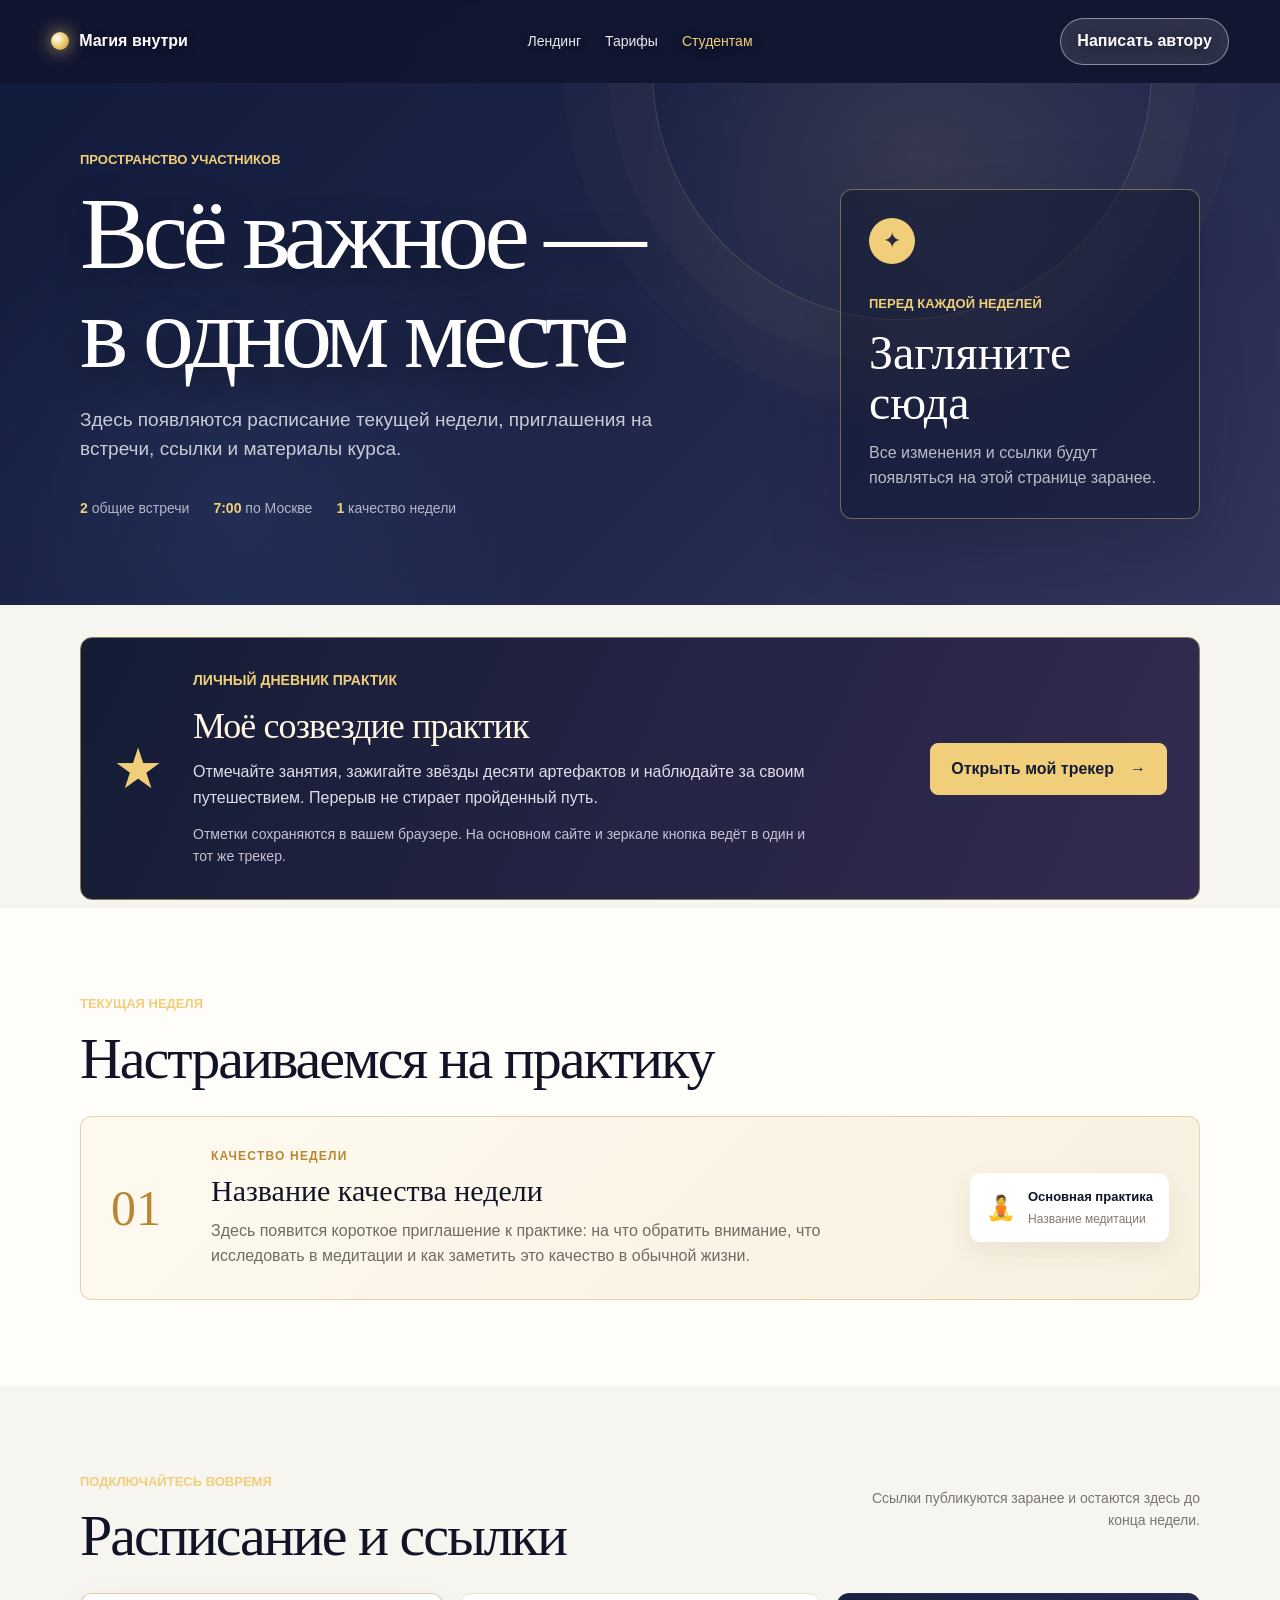
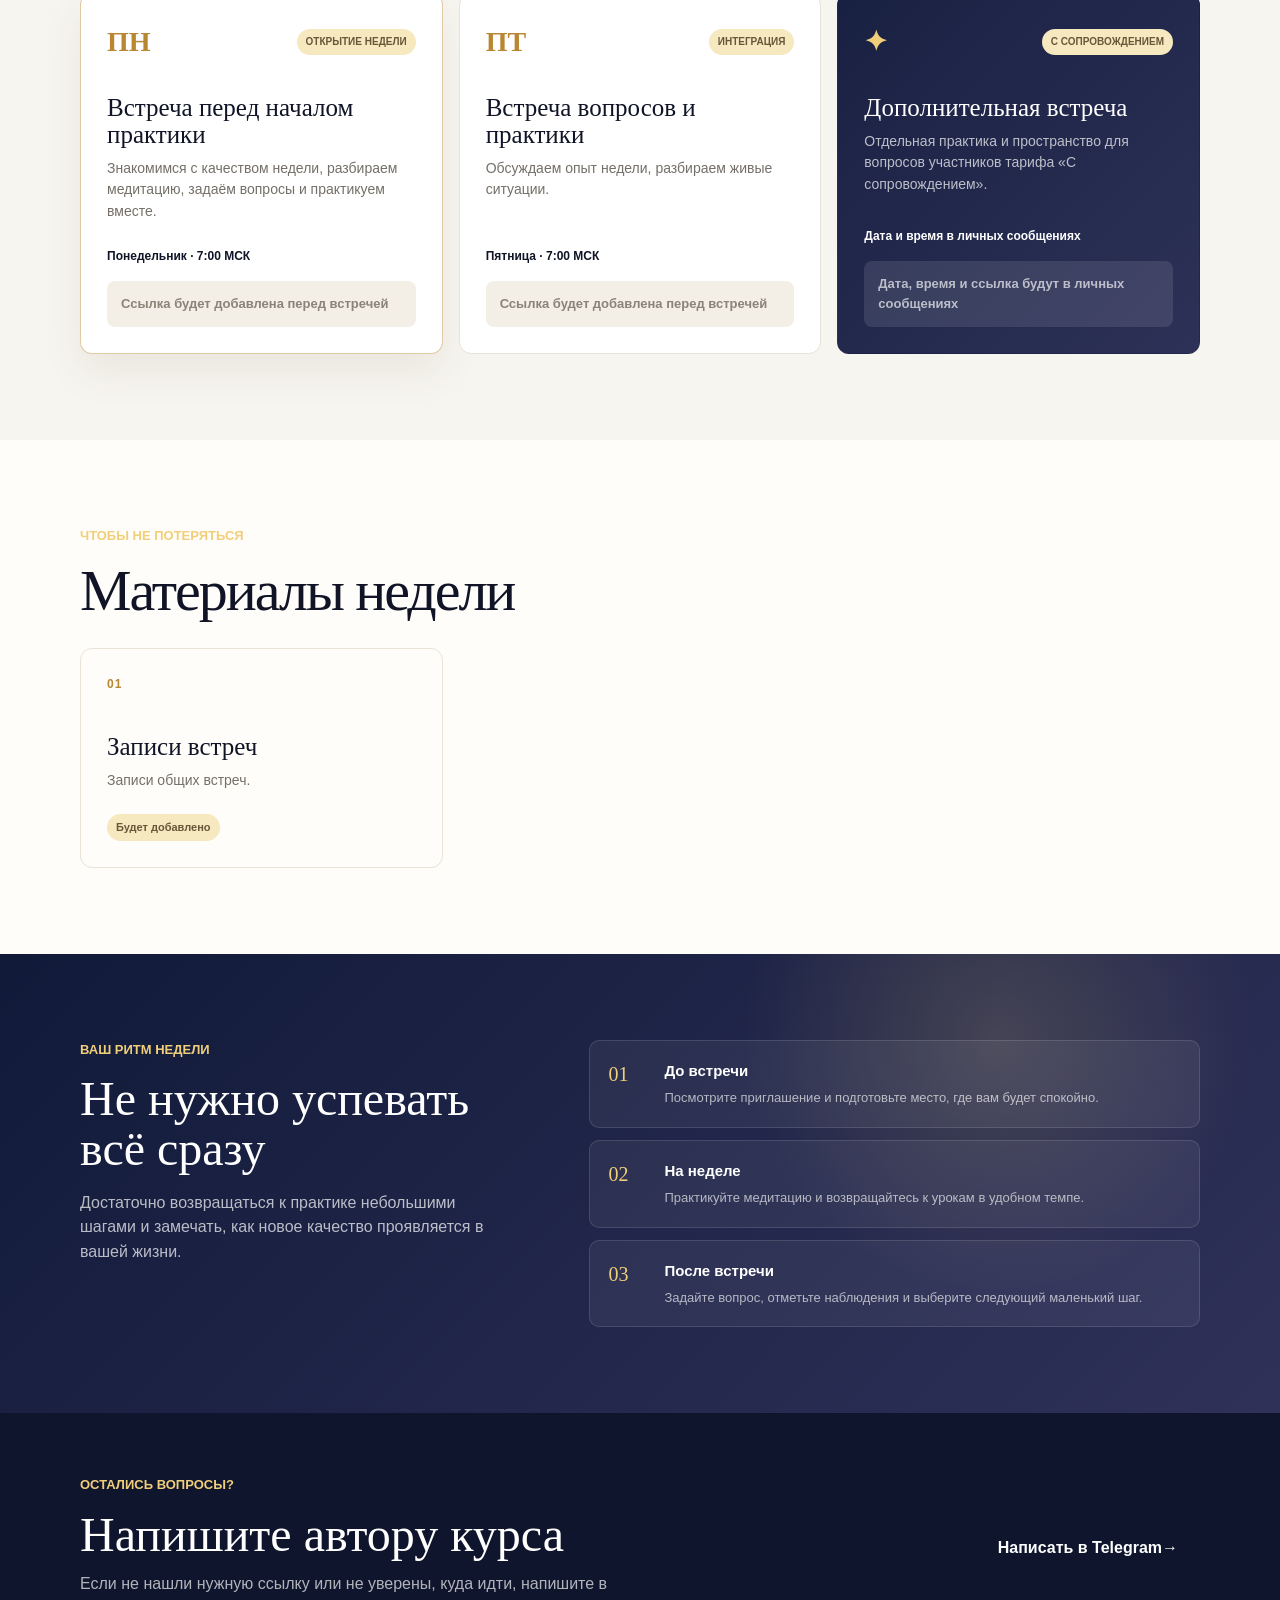
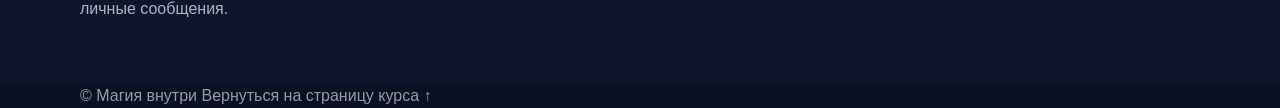
==== commit 39421a96: "Add files via upload" ====
--- a/students.html
+++ b/students.html
@@ -14,6 +14,7 @@
     <link rel="apple-touch-icon" sizes="180x180" href="assets/apple-touch-icon.png" />
     <link rel="stylesheet" href="styles.css" />
     <link rel="stylesheet" href="styles-students.css" />
+    <link rel="stylesheet" href="students-tracker.css?v=1" />
   </head>
   <body class="students-page">
     <header class="site-header students-header">
@@ -55,6 +56,22 @@
         </div>
       </section>
 
+      <!-- Независимый трекер: не меняет доступ и прогресс основного курса. -->
+      <section class="students-tracker-section" aria-labelledby="students-tracker-title">
+        <div class="container">
+          <div class="students-tracker-card">
+            <div class="students-tracker-star" aria-hidden="true">★</div>
+            <div class="students-tracker-copy">
+              <p class="eyebrow">Личный дневник практик</p>
+              <h2 id="students-tracker-title">Моё созвездие практик</h2>
+              <p>Отмечайте занятия, зажигайте звёзды десяти артефактов и наблюдайте за своим путешествием. Перерыв не стирает пройденный путь.</p>
+              <p class="students-tracker-note">Отметки сохраняются в вашем браузере. На основном сайте и зеркале кнопка ведёт в один и тот же трекер.</p>
+            </div>
+            <a class="students-tracker-button" href="https://goloka-gid.github.io/landing-global/tracker/">Открыть мой трекер <span aria-hidden="true">→</span></a>
+          </div>
+        </div>
+      </section>
+
       <!--
         ===== НАЧАЛО ЕЖЕНЕДЕЛЬНОГО ОБНОВЛЕНИЯ =====
         Здесь можно менять тему недели, описание, даты, время и ссылки.
--- a/students-tracker.css
+++ b/students-tracker.css
@@ -0,0 +1 @@
+.students-tracker-section{padding:32px 0 8px;background:#f7f5f0}.students-tracker-card{display:grid;grid-template-columns:56px minmax(0,1fr) auto;gap:24px;align-items:center;padding:32px;border:1px solid #8c7950;border-radius:12px;background:linear-gradient(115deg,#141c35,#332b51);color:#fff7e4}.students-tracker-star{font:56px/1 Georgia,serif;color:#f1cf7a}.students-tracker-copy h2{font:36px/1.15 Georgia,serif;margin:8px 0 12px;color:#fff7e4;letter-spacing:-.025em}.students-tracker-copy>p:not(.eyebrow){color:#e0dce8;font-size:16px;line-height:1.6;margin:0;max-width:620px}.students-tracker-copy .eyebrow{font-size:14px;color:#f1cf7a}.students-tracker-copy .students-tracker-note{font-size:14px!important;color:#c6c1d3!important;margin-top:12px!important}.students-tracker-button{display:inline-flex;align-items:center;justify-content:center;gap:16px;min-height:48px;padding:14px 20px;background:#f1cf7a;color:#141c35!important;border:1px solid #f1cf7a;border-radius:8px;text-decoration:none!important;font:600 16px/1.4 Arial,sans-serif;white-space:nowrap}.students-tracker-button:hover{background:#f9df9b}.students-tracker-button:focus-visible{outline:3px solid #fff7e4;outline-offset:5px}@media(max-width:1000px){.students-tracker-card{grid-template-columns:44px 1fr;gap:20px}.students-tracker-star{font-size:44px}.students-tracker-button{grid-column:2;justify-self:start}}@media(max-width:600px){.students-tracker-section{padding:20px 0 0}.students-tracker-card{padding:24px;grid-template-columns:1fr;gap:16px}.students-tracker-star{font-size:36px}.students-tracker-copy h2{font-size:30px}.students-tracker-button{grid-column:auto;justify-self:stretch;white-space:normal}.students-tracker-copy .eyebrow{font-size:14px}}
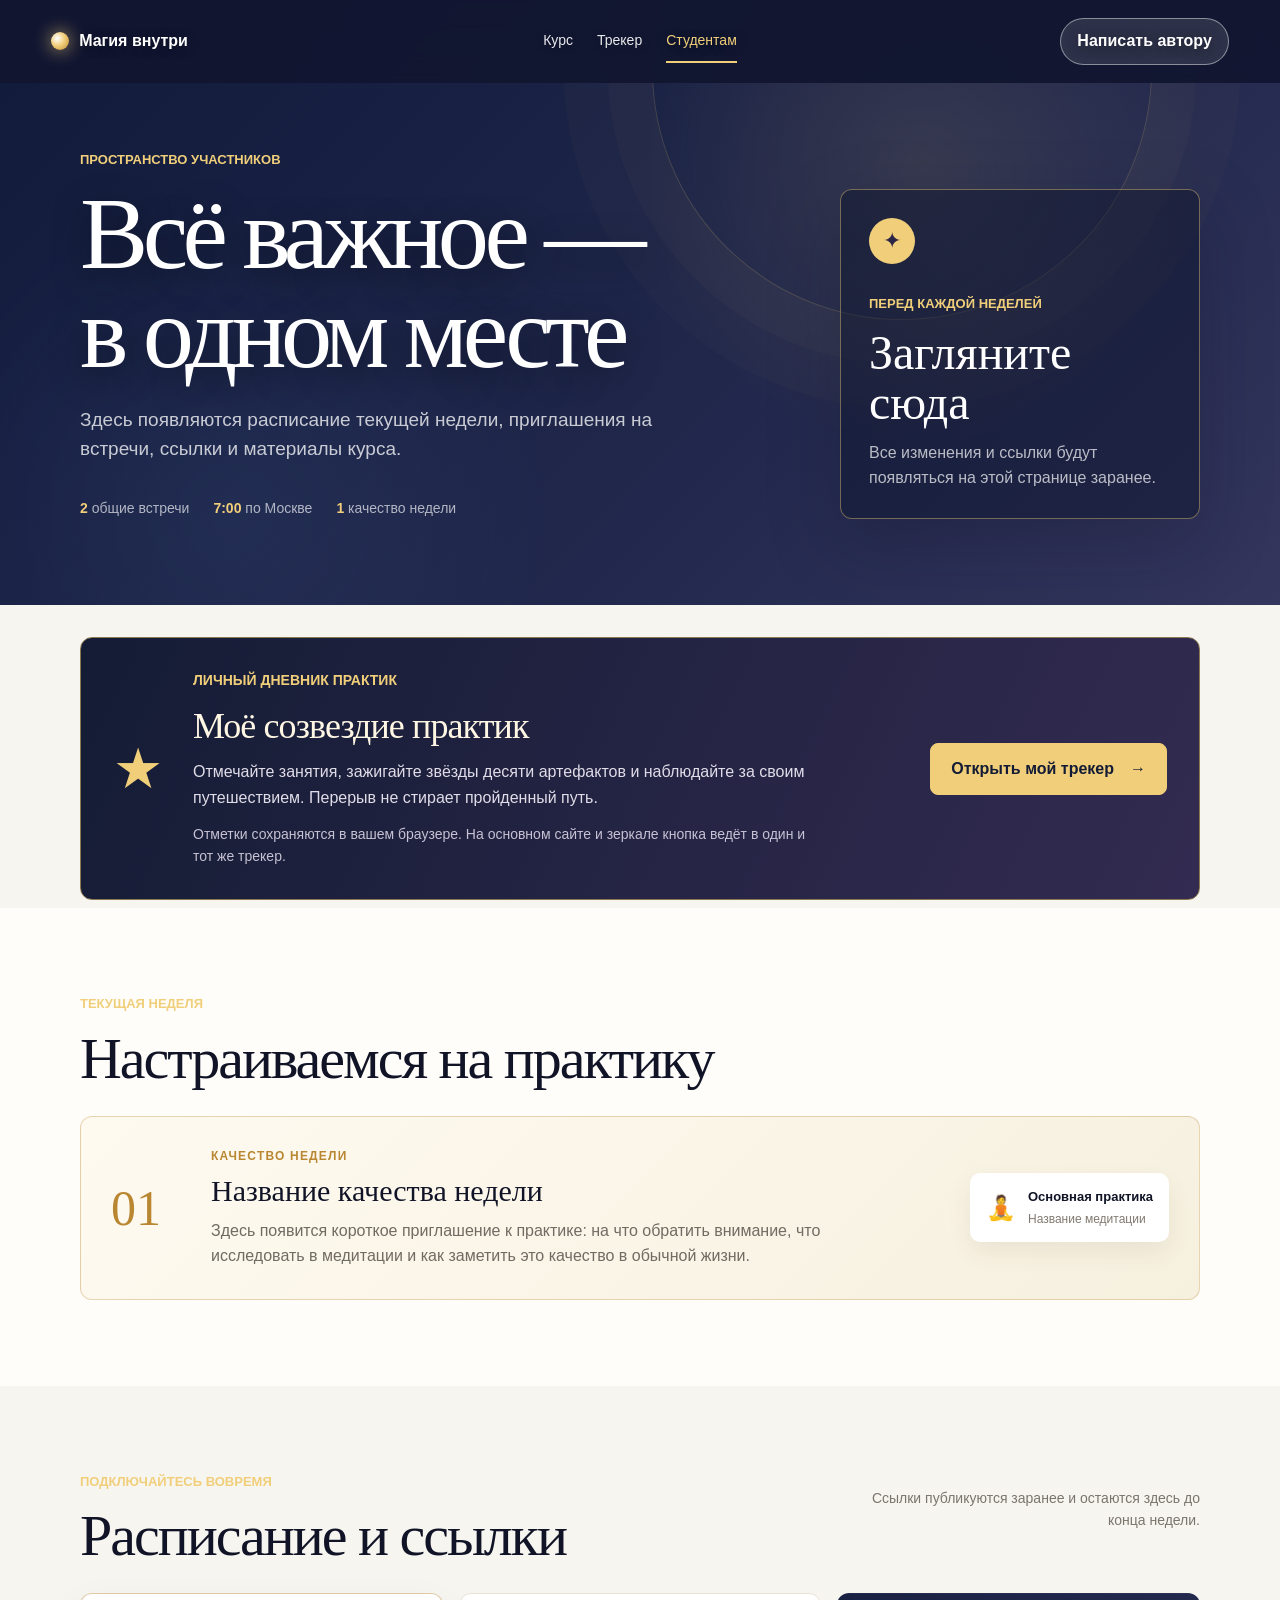
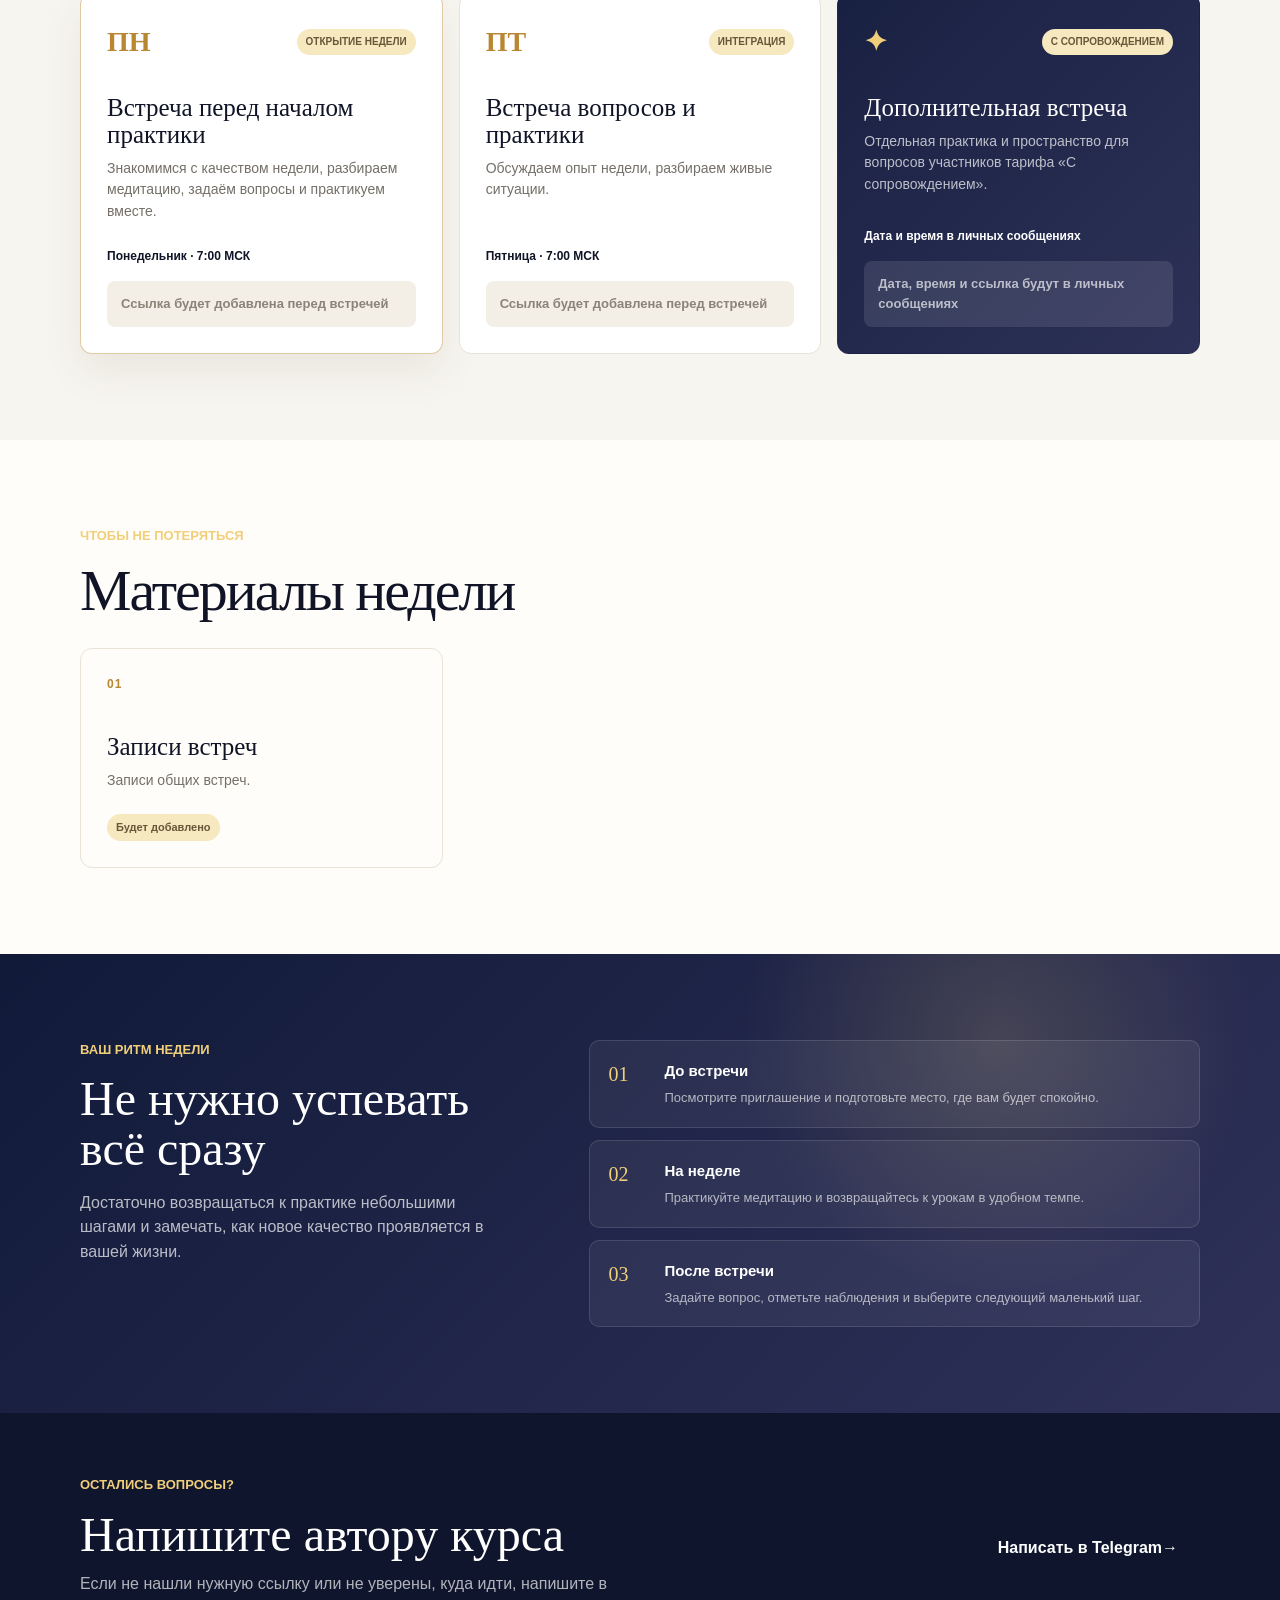
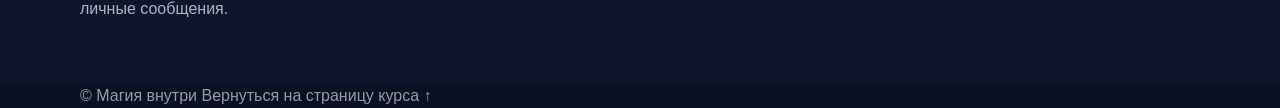
==== commit 6c6c067b: "Add files via upload" ====
--- a/students.html
+++ b/students.html
@@ -15,16 +15,36 @@
     <link rel="stylesheet" href="styles.css" />
     <link rel="stylesheet" href="styles-students.css" />
     <link rel="stylesheet" href="students-tracker.css?v=1" />
+    <!-- Навигация для действующих студентов; стили ограничены этой страницей. -->
+    <style id="students-course-navigation">
+      .students-header .brand,.students-header .header-cta{min-height:44px;display:inline-flex;align-items:center}
+      .students-header .nav a{min-height:44px;display:inline-flex;align-items:center;border-bottom:2px solid transparent}
+      .students-header .nav a[aria-current="page"]{border-bottom-color:var(--gold)}
+      .students-header a:focus-visible{outline:2px solid var(--gold);outline-offset:4px;border-radius:4px}
+      @media(max-width:980px){
+        .students-header{grid-template-columns:minmax(0,1fr) auto;gap:8px 16px}
+        .students-header .brand{grid-column:1;grid-row:1}
+        .students-header .header-cta{grid-column:2;grid-row:1}
+        .students-header .nav{display:flex;grid-column:1 / -1;grid-row:2;justify-content:center;gap:28px;border-top:1px solid rgba(255,255,255,.16);padding-top:4px}
+        .students-hero{padding-top:168px}
+      }
+      @media(max-width:620px){
+        .students-header{column-gap:10px}
+        .students-header .brand{font-size:14px;gap:8px}
+        .students-header .brand-mark{width:16px;height:16px;flex-shrink:0}
+        .students-header .nav{gap:28px;font-size:14px}
+      }
+    </style>
   </head>
   <body class="students-page">
     <header class="site-header students-header">
-      <a class="brand" href="lend2.html" aria-label="Магия внутри — на главную">
+      <a class="brand" href="students.html" aria-label="Магия внутри — страница студентов">
         <span class="brand-mark"></span>
         <span>Магия внутри</span>
       </a>
       <nav class="nav" aria-label="Навигация">
-        <a href="lend2.html">Лендинг</a>
-        <a href="payment.html">Тарифы</a>
+        <a href="https://goloka-gid.github.io/goloka-course/">Курс</a>
+        <a href="https://goloka-gid.github.io/landing-global/tracker/">Трекер</a>
         <a href="students.html" aria-current="page">Студентам</a>
       </nav>
       <a class="header-cta" href="https://t.me/golokeshvaradas" target="_blank" rel="noopener">Написать автору</a>
@@ -183,7 +203,7 @@
     </main>
 
     <footer class="site-footer students-footer">
-      <div class="container footer-inner"><span>© Магия внутри</span><a href="lend2.html">&nbsp;Вернуться на страницу курса ↑</a></div>
+      <div class="container footer-inner"><span>© Магия внутри</span><a href="https://goloka-gid.github.io/goloka-course/">&nbsp;Вернуться на страницу курса ↑</a></div>
     </footer>
 
     <script>
